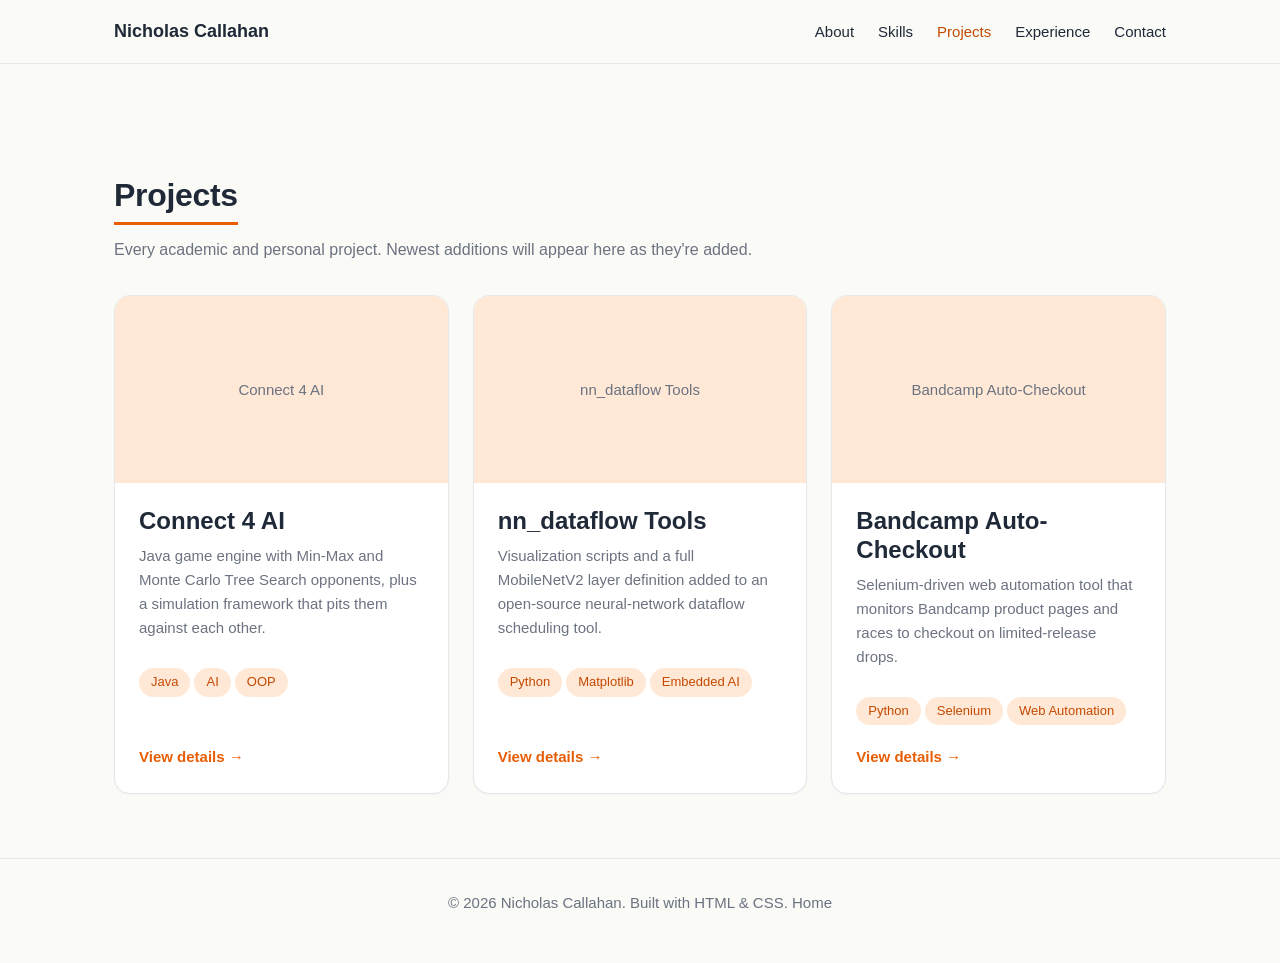
==== projects.html @ 3f216b22 "Basic html site layout complete, needs images and videos for each project still" ====
<!DOCTYPE html>
<html lang="en">
<head>
  <meta charset="UTF-8">
  <meta name="viewport" content="width=device-width, initial-scale=1.0">

  <title>Projects | Nicholas Callahan</title>
  <meta name="description" content="A complete list of academic and personal projects by Nicholas Callahan, including AI, web automation, and embedded ML work.">

  <link rel="icon" type="image/svg+xml" href="assets/favicon.svg">
  <link rel="stylesheet" href="css/style.css">
</head>
<body>

  <!-- Nav. Same markup as the home page; absolute hrefs back to index.html#... -->
  <header class="nav">
    <div class="container nav__inner">
      <a class="nav__brand" href="index.html" aria-label="Nicholas Callahan, home">
        Nicholas Callahan
      </a>

      <button class="nav__toggle" aria-label="Toggle navigation menu" aria-expanded="false">
        <span></span><span></span><span></span>
      </button>

      <ul class="nav__links">
        <li><a href="index.html#about">About</a></li>
        <li><a href="index.html#skills">Skills</a></li>
        <li><a href="projects.html" class="is-active">Projects</a></li>
        <li><a href="index.html#experience">Experience</a></li>
        <li><a href="index.html#contact">Contact</a></li>
      </ul>
    </div>
  </header>

  <main>
    <section class="section">
      <div class="container">
        <div class="section-header" style="padding-top: var(--space-12);">
          <h2>Projects</h2>
          <p>Every academic and personal project. Newest additions will appear here as they're added.</p>
        </div>

        <div class="projects__grid">

          <article class="card">
            <div class="card__media" aria-hidden="true">Connect 4 AI</div>
            <div class="card__body">
              <h3>Connect 4 AI</h3>
              <p>Java game engine with Min-Max and Monte Carlo Tree Search opponents, plus a simulation framework that pits them against each other.</p>
              <div class="card__tags">
                <span class="tag">Java</span><span class="tag">AI</span><span class="tag">OOP</span>
              </div>
              <a class="card__link" href="projects/connect4-ai.html">View details &rarr;</a>
            </div>
          </article>

          <article class="card">
            <div class="card__media" aria-hidden="true">nn_dataflow Tools</div>
            <div class="card__body">
              <h3>nn_dataflow Tools</h3>
              <p>Visualization scripts and a full MobileNetV2 layer definition added to an open-source neural-network dataflow scheduling tool.</p>
              <div class="card__tags">
                <span class="tag">Python</span><span class="tag">Matplotlib</span><span class="tag">Embedded AI</span>
              </div>
              <a class="card__link" href="projects/nn-dataflow.html">View details &rarr;</a>
            </div>
          </article>

          <article class="card">
            <div class="card__media" aria-hidden="true">Bandcamp Auto-Checkout</div>
            <div class="card__body">
              <h3>Bandcamp Auto-Checkout</h3>
              <p>Selenium-driven web automation tool that monitors Bandcamp product pages and races to checkout on limited-release drops.</p>
              <div class="card__tags">
                <span class="tag">Python</span><span class="tag">Selenium</span><span class="tag">Web Automation</span>
              </div>
              <a class="card__link" href="projects/bandcamp-checkout.html">View details &rarr;</a>
            </div>
          </article>

        </div>
      </div>
    </section>
  </main>

  <footer class="footer">
    <div class="container">
      <p>&copy; 2026 Nicholas Callahan. Built with HTML &amp; CSS. <a href="index.html">Home</a></p>
    </div>
  </footer>

  <script src="js/main.js"></script>
</body>
</html>
---- css/style.css ----
/* =============================================================================
   style.css — Global styles for Nicholas Callahan's portfolio site.

   Section order (top to bottom):
     1.  Design tokens (:root custom properties)
     2.  Minimal reset
     3.  Base typography
     4.  Layout helpers (.container, .section, .section-header)
     5.  Components (.btn, .tag, .card, .nav, .icon-link)
     6.  Section styles (hero, about, skills, projects, experience, honors,
         contact, footer)
     7.  Responsive breakpoints (mobile-first; one breakpoint at 720px)
   ============================================================================= */


/* 1. Design tokens ----------------------------------------------------------- */
:root {
  /* Color palette — light warm neutral with orange accents. */
  --bg: #FAFAF7;          /* page background */
  --surface: #FFFFFF;     /* raised surfaces: cards, nav */
  --text: #1F2937;        /* primary text */
  --muted: #6B7280;       /* secondary text, captions */
  --border: #E5E7EB;      /* hairline dividers */
  --accent: #E85D04;      /* primary accent (links, buttons) */
  --accent-hover: #C44A03;/* darker accent for hover/active states */
  --accent-soft: #FFE9D6; /* tinted background for accent chips */
  --focus: #FDB07A;       /* focus outline — meets contrast against bg */

  /* Spacing scale (4 px base, doubles up smoothly). */
  --space-1: 4px;
  --space-2: 8px;
  --space-3: 12px;
  --space-4: 16px;
  --space-6: 24px;
  --space-8: 32px;
  --space-12: 48px;
  --space-16: 64px;
  --space-24: 96px;

  /* Typography — system font stack: zero network cost, native look on any OS. */
  --font-sans: -apple-system, BlinkMacSystemFont, "Segoe UI", Roboto,
               "Helvetica Neue", Arial, sans-serif;
  --font-mono: ui-monospace, "SF Mono", Menlo, Consolas, monospace;

  /* Type scale. */
  --fs-xs: 0.8125rem;     /* 13px */
  --fs-sm: 0.9375rem;     /* 15px */
  --fs-base: 1rem;        /* 16px */
  --fs-lg: 1.125rem;      /* 18px */
  --fs-xl: 1.5rem;        /* 24px */
  --fs-2xl: 2rem;         /* 32px */
  --fs-3xl: 2.75rem;      /* 44px */

  /* Layout. */
  --container-max: 1100px;
  --radius-sm: 6px;
  --radius-md: 10px;
  --radius-lg: 16px;
  --shadow-sm: 0 1px 2px rgba(17, 24, 39, 0.04);
  --shadow-md: 0 4px 14px rgba(17, 24, 39, 0.06);

  /* Nav height — also used as scroll-padding so anchor jumps clear the nav. */
  --nav-h: 64px;
}


/* 2. Minimal reset ----------------------------------------------------------- */
*, *::before, *::after { box-sizing: border-box; }

html {
  scroll-behavior: smooth;
  scroll-padding-top: var(--nav-h); /* keep anchored sections below sticky nav */
}

body {
  margin: 0;
  background: var(--bg);
  color: var(--text);
  font-family: var(--font-sans);
  font-size: var(--fs-base);
  line-height: 1.6;
  -webkit-font-smoothing: antialiased;
}

img, video { max-width: 100%; height: auto; display: block; }

a { color: var(--accent); text-decoration: none; }
a:hover, a:focus-visible { color: var(--accent-hover); text-decoration: underline; }

/* Accessible focus ring — visible on keyboard nav, hidden for mouse clicks. */
:focus-visible {
  outline: 3px solid var(--focus);
  outline-offset: 2px;
  border-radius: var(--radius-sm);
}


/* 3. Base typography --------------------------------------------------------- */
h1, h2, h3, h4 {
  color: var(--text);
  line-height: 1.2;
  margin: 0 0 var(--space-4);
  font-weight: 700;
}
h1 { font-size: var(--fs-3xl); letter-spacing: -0.02em; }
h2 { font-size: var(--fs-2xl); letter-spacing: -0.01em; }
h3 { font-size: var(--fs-xl); }
h4 { font-size: var(--fs-lg); }

p { margin: 0 0 var(--space-4); }

/* The orange underline beneath section titles — repeated visual motif. */
.section-header {
  margin-bottom: var(--space-8);
}
.section-header h2 {
  display: inline-block;
  padding-bottom: var(--space-2);
  border-bottom: 3px solid var(--accent);
  margin-bottom: var(--space-3);
}
/* Section-header descriptor: no fixed width, let the container handle wrap. */
.section-header p {
  color: var(--muted);
  margin: 0;
}


/* 4. Layout helpers ---------------------------------------------------------- */
.container {
  max-width: var(--container-max);
  margin: 0 auto;
  padding: 0 var(--space-6);
}

.section {
  padding: var(--space-16) 0;
  border-bottom: 1px solid var(--border); /* subtle separator between sections */
}
.section:last-of-type { border-bottom: none; }


/* 5. Components -------------------------------------------------------------- */

/* Buttons — primary (filled accent) and secondary (outlined). */
.btn {
  display: inline-flex;
  align-items: center;
  gap: var(--space-2);
  padding: var(--space-3) var(--space-6);
  border-radius: var(--radius-md);
  font-size: var(--fs-sm);
  font-weight: 600;
  border: 2px solid transparent;
  cursor: pointer;
  transition: background-color 120ms ease, color 120ms ease,
              border-color 120ms ease, transform 120ms ease;
}
.btn--primary {
  background: var(--accent);
  color: #fff;
}
.btn--primary:hover, .btn--primary:focus-visible {
  background: var(--accent-hover);
  color: #fff;
  text-decoration: none;
}
.btn--secondary {
  background: transparent;
  color: var(--text);
  border-color: var(--border);
}
.btn--secondary:hover, .btn--secondary:focus-visible {
  border-color: var(--accent);
  color: var(--accent-hover);
  text-decoration: none;
}

/* Tag chips — used for skills, project tech stacks, coursework. */
.tag {
  display: inline-block;
  padding: var(--space-1) var(--space-3);
  margin: 0 var(--space-1) var(--space-1) 0;
  font-size: var(--fs-xs);
  background: var(--accent-soft);
  color: var(--accent-hover);
  border-radius: 999px;
  font-weight: 500;
}
.tag--neutral {
  background: var(--surface);
  color: var(--muted);
  border: 1px solid var(--border);
}

/* Card — projects, experience entries, etc. */
.card {
  background: var(--surface);
  border: 1px solid var(--border);
  border-radius: var(--radius-lg);
  box-shadow: var(--shadow-sm);
  overflow: hidden;
  display: flex;
  flex-direction: column;
  transition: box-shadow 160ms ease, transform 160ms ease,
              border-color 160ms ease;
}
.card:hover, .card:focus-within {
  box-shadow: var(--shadow-md);
  border-color: var(--accent);
  transform: translateY(-2px);
}
.card__media {
  aspect-ratio: 16 / 9;
  background: var(--accent-soft); /* placeholder color when image missing */
  display: flex;
  align-items: center;
  justify-content: center;
  color: var(--muted);
  font-size: var(--fs-sm);
}
.card__media img {
  width: 100%; height: 100%; object-fit: cover;
}
.card__body { padding: var(--space-6); flex: 1; display: flex; flex-direction: column; }
.card__body h3 { margin-bottom: var(--space-2); }
.card__body p { color: var(--muted); font-size: var(--fs-sm); }
.card__tags { margin: var(--space-3) 0 var(--space-4); }
.card__link {
  margin-top: auto;
  font-weight: 600;
  font-size: var(--fs-sm);
}

/* Sticky top nav — collapses to hamburger below 720px. */
.nav {
  position: sticky; top: 0; z-index: 50;
  background: rgba(250, 250, 247, 0.92);
  -webkit-backdrop-filter: saturate(140%) blur(8px);
  backdrop-filter: saturate(140%) blur(8px);
  border-bottom: 1px solid var(--border);
  height: var(--nav-h);
}
.nav__inner {
  height: 100%;
  display: flex;
  align-items: center;
  justify-content: space-between;
  gap: var(--space-6);
}
.nav__brand {
  font-weight: 700;
  color: var(--text);
  font-size: var(--fs-lg);
}
.nav__brand:hover { color: var(--text); text-decoration: none; }

.nav__links {
  display: flex;
  align-items: center;
  gap: var(--space-6);
  list-style: none;
  margin: 0; padding: 0;
}
.nav__links a {
  color: var(--text);
  font-size: var(--fs-sm);
  font-weight: 500;
}
.nav__links a:hover, .nav__links a.is-active {
  color: var(--accent-hover);
  text-decoration: none;
}
.nav__toggle {
  display: none;          /* visible only on mobile via media query */
  background: none;
  border: 1px solid var(--border);
  border-radius: var(--radius-sm);
  padding: var(--space-2);
  cursor: pointer;
}
.nav__toggle span {
  display: block;
  width: 22px; height: 2px;
  background: var(--text);
  margin: 4px 0;
}

/* Inline SVG icon link (GitHub, email, etc.). */
.icon-link {
  display: inline-flex; align-items: center; gap: var(--space-2);
  color: var(--text);
  font-weight: 500;
}
.icon-link svg { width: 20px; height: 20px; }
.icon-link:hover { color: var(--accent-hover); text-decoration: none; }


/* 6. Section styles ---------------------------------------------------------- */

/* Hero — top of the home page. */
.hero {
  padding: var(--space-24) 0 var(--space-16);
}
.hero__eyebrow {
  color: var(--accent);
  font-size: var(--fs-sm);
  font-weight: 600;
  text-transform: uppercase;
  letter-spacing: 0.08em;
  margin-bottom: var(--space-3);
}
.hero h1 { margin-bottom: var(--space-4); }
.hero__tagline {
  font-size: var(--fs-lg);
  color: var(--muted);
  max-width: 60ch;
  margin-bottom: var(--space-8);
}
.hero__ctas {
  display: flex; flex-wrap: wrap; gap: var(--space-3);
}

/* About — bio + education stacked on mobile, two columns on desktop. */
.about__grid {
  display: grid;
  gap: var(--space-12);
  grid-template-columns: 1fr;
}
.about__edu h3 { margin-bottom: var(--space-1); }
.about__edu .meta { color: var(--muted); font-size: var(--fs-sm); margin-bottom: var(--space-4); }

/* Skills — four labeled groups. */
.skills__grid {
  display: grid;
  gap: var(--space-6);
  grid-template-columns: 1fr;
}
.skills__group h3 {
  font-size: var(--fs-base);
  text-transform: uppercase;
  letter-spacing: 0.06em;
  color: var(--muted);
  margin-bottom: var(--space-3);
}

/* Projects grid — Featured Projects on home, and the full grid on projects.html. */
.projects__grid {
  display: grid;
  gap: var(--space-6);
  grid-template-columns: 1fr;
}
.projects__footer {
  margin-top: var(--space-8);
  text-align: center;
}

/* Experience — vertical timeline-style entries. */
.experience__list {
  list-style: none; padding: 0; margin: 0;
  display: grid; gap: var(--space-6);
}
.exp-item {
  padding: var(--space-6);
  background: var(--surface);
  border: 1px solid var(--border);
  border-left: 4px solid var(--accent); /* accent stripe on left edge */
  border-radius: var(--radius-md);
}
.exp-item__head {
  display: flex; flex-wrap: wrap;
  justify-content: space-between;
  align-items: baseline;
  gap: var(--space-2);
  margin-bottom: var(--space-1);
}
.exp-item__role { font-weight: 700; }
.exp-item__dates { color: var(--muted); font-size: var(--fs-sm); }
.exp-item__meta { color: var(--muted); font-size: var(--fs-sm); margin-bottom: var(--space-3); }
.exp-item ul { margin: 0; padding-left: var(--space-6); }
.exp-item li { margin-bottom: var(--space-2); }

/* Honors & Involvement — same look as experience entries. */
.honors__list { list-style: none; padding: 0; margin: 0; display: grid; gap: var(--space-6); }

/* Contact. */
.contact__avail {
  color: var(--muted);
  margin-bottom: var(--space-6);
}
.contact__list {
  display: flex; flex-wrap: wrap; gap: var(--space-6);
  list-style: none; margin: 0; padding: 0;
}

/* Footer. */
.footer {
  padding: var(--space-8) 0;
  text-align: center;
  color: var(--muted);
  font-size: var(--fs-sm);
  border-top: 1px solid var(--border);
}
.footer a { color: var(--muted); }
.footer a:hover { color: var(--accent-hover); }


/* 7. Responsive breakpoints -------------------------------------------------- */

/* Tablet / desktop: 720px and up. */
@media (min-width: 720px) {
  .hero h1 { font-size: var(--fs-3xl); }

  .about__grid       { grid-template-columns: 1.4fr 1fr; }
  .skills__grid      { grid-template-columns: repeat(2, 1fr); }
  .projects__grid    { grid-template-columns: repeat(2, 1fr); }
}

/* Wider desktop: 1000px and up — projects shift to 3-up. */
@media (min-width: 1000px) {
  .projects__grid { grid-template-columns: repeat(3, 1fr); }
}

/* Mobile: hide nav links, show hamburger. JS toggles .is-open on .nav__links. */
@media (max-width: 719px) {
  .nav__toggle { display: block; }
  .nav__links {
    position: absolute;
    top: var(--nav-h); left: 0; right: 0;
    flex-direction: column;
    align-items: stretch;
    gap: 0;
    background: var(--surface);
    border-bottom: 1px solid var(--border);
    padding: var(--space-3) var(--space-6);
    display: none;
  }
  .nav__links.is-open { display: flex; }
  .nav__links li { padding: var(--space-3) 0; border-bottom: 1px solid var(--border); }
  .nav__links li:last-child { border-bottom: none; }

  .hero h1 { font-size: var(--fs-2xl); }
  .hero { padding: var(--space-16) 0 var(--space-12); }
  .section { padding: var(--space-12) 0; }
}
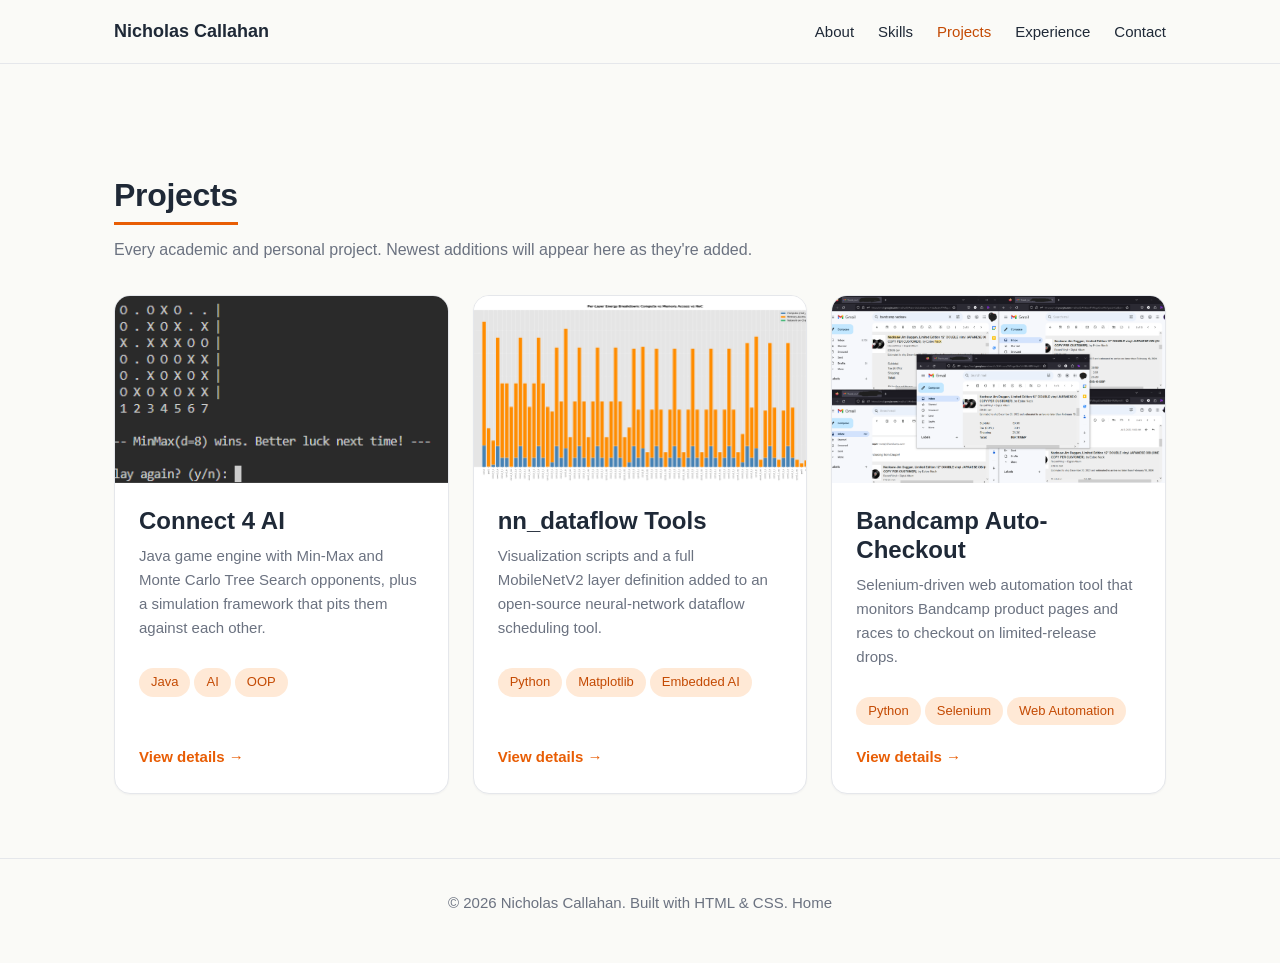
==== commit 7636ea41: "Add multiple project screenshots, revised project pages, and nn-data-flow paper link" ====
--- a/projects.html
+++ b/projects.html
@@ -12,7 +12,6 @@
 </head>
 <body>
 
-  <!-- Nav. Same markup as the home page; absolute hrefs back to index.html#... -->
   <header class="nav">
     <div class="container nav__inner">
       <a class="nav__brand" href="index.html" aria-label="Nicholas Callahan, home">
@@ -44,7 +43,9 @@
         <div class="projects__grid">
 
           <article class="card">
-            <div class="card__media" aria-hidden="true">Connect 4 AI</div>
+            <div class="card__media">
+              <img src="assets/images/projects/connect4-ai/connect4_play_finish.PNG" alt="Terminal output at the end of a Connect 4 game against the AI">
+            </div>
             <div class="card__body">
               <h3>Connect 4 AI</h3>
               <p>Java game engine with Min-Max and Monte Carlo Tree Search opponents, plus a simulation framework that pits them against each other.</p>
@@ -56,7 +57,9 @@
           </article>
 
           <article class="card">
-            <div class="card__media" aria-hidden="true">nn_dataflow Tools</div>
+            <div class="card__media">
+              <img src="assets/images/projects/nn-dataflow/energy.png" alt="Per-layer energy breakdown chart from the nn_dataflow visualization script">
+            </div>
             <div class="card__body">
               <h3>nn_dataflow Tools</h3>
               <p>Visualization scripts and a full MobileNetV2 layer definition added to an open-source neural-network dataflow scheduling tool.</p>
@@ -68,7 +71,9 @@
           </article>
 
           <article class="card">
-            <div class="card__media" aria-hidden="true">Bandcamp Auto-Checkout</div>
+            <div class="card__media">
+              <img src="assets/images/projects/bandcamp-checkout/bandcamp-success-1.png" alt="Successful Bandcamp checkout confirmation">
+            </div>
             <div class="card__body">
               <h3>Bandcamp Auto-Checkout</h3>
               <p>Selenium-driven web automation tool that monitors Bandcamp product pages and races to checkout on limited-release drops.</p>
